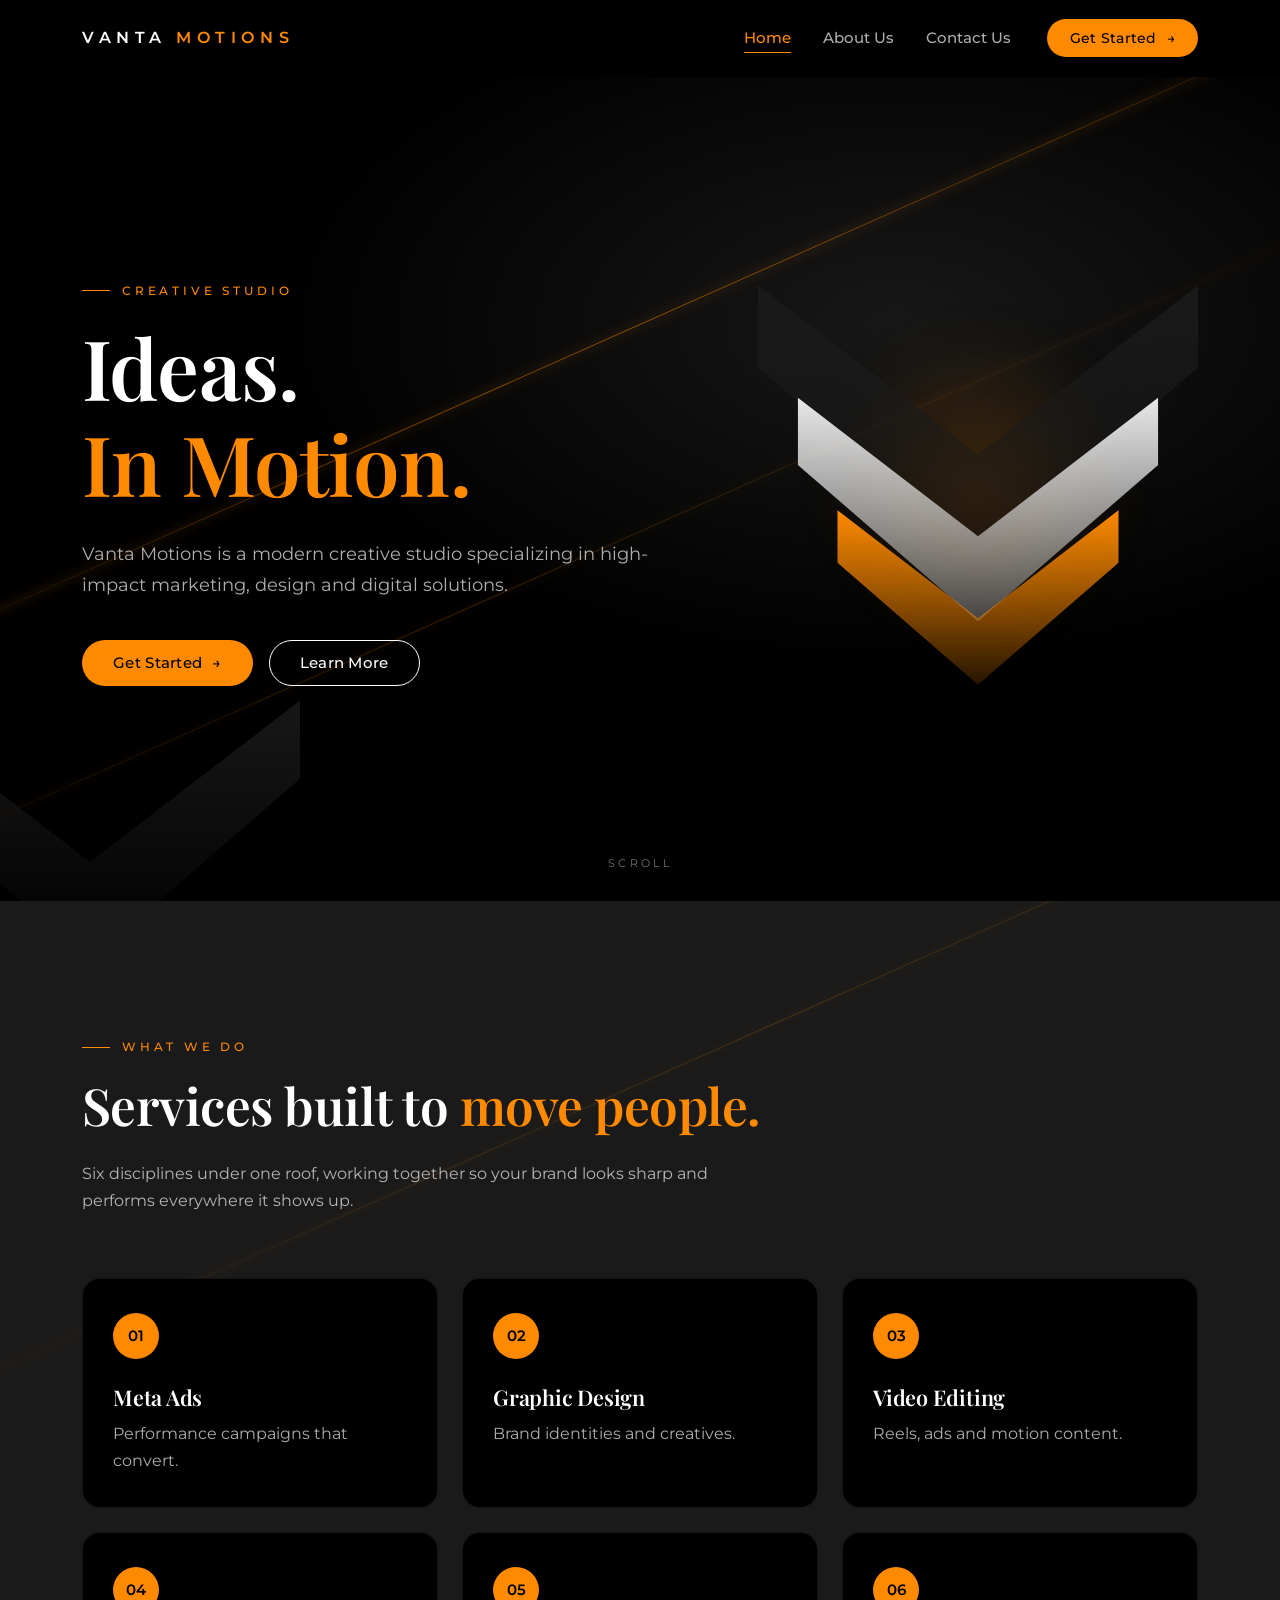
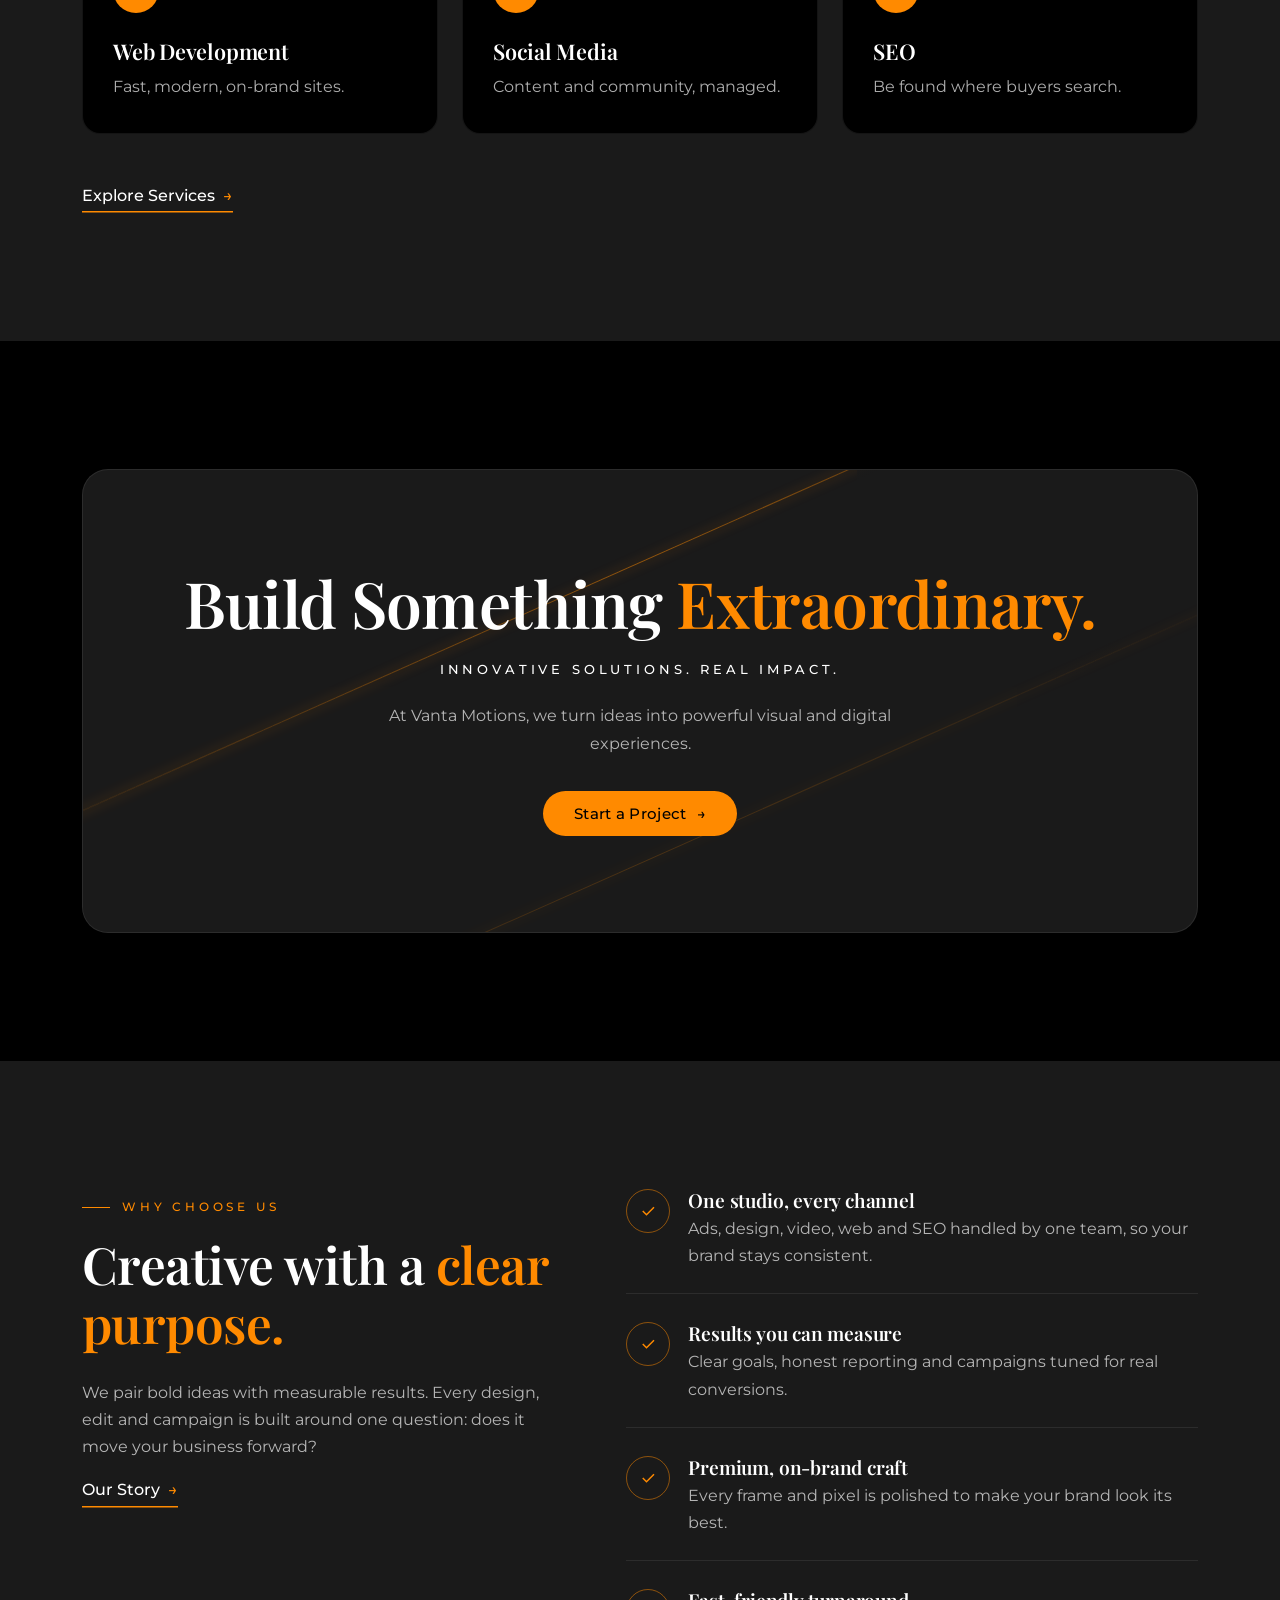
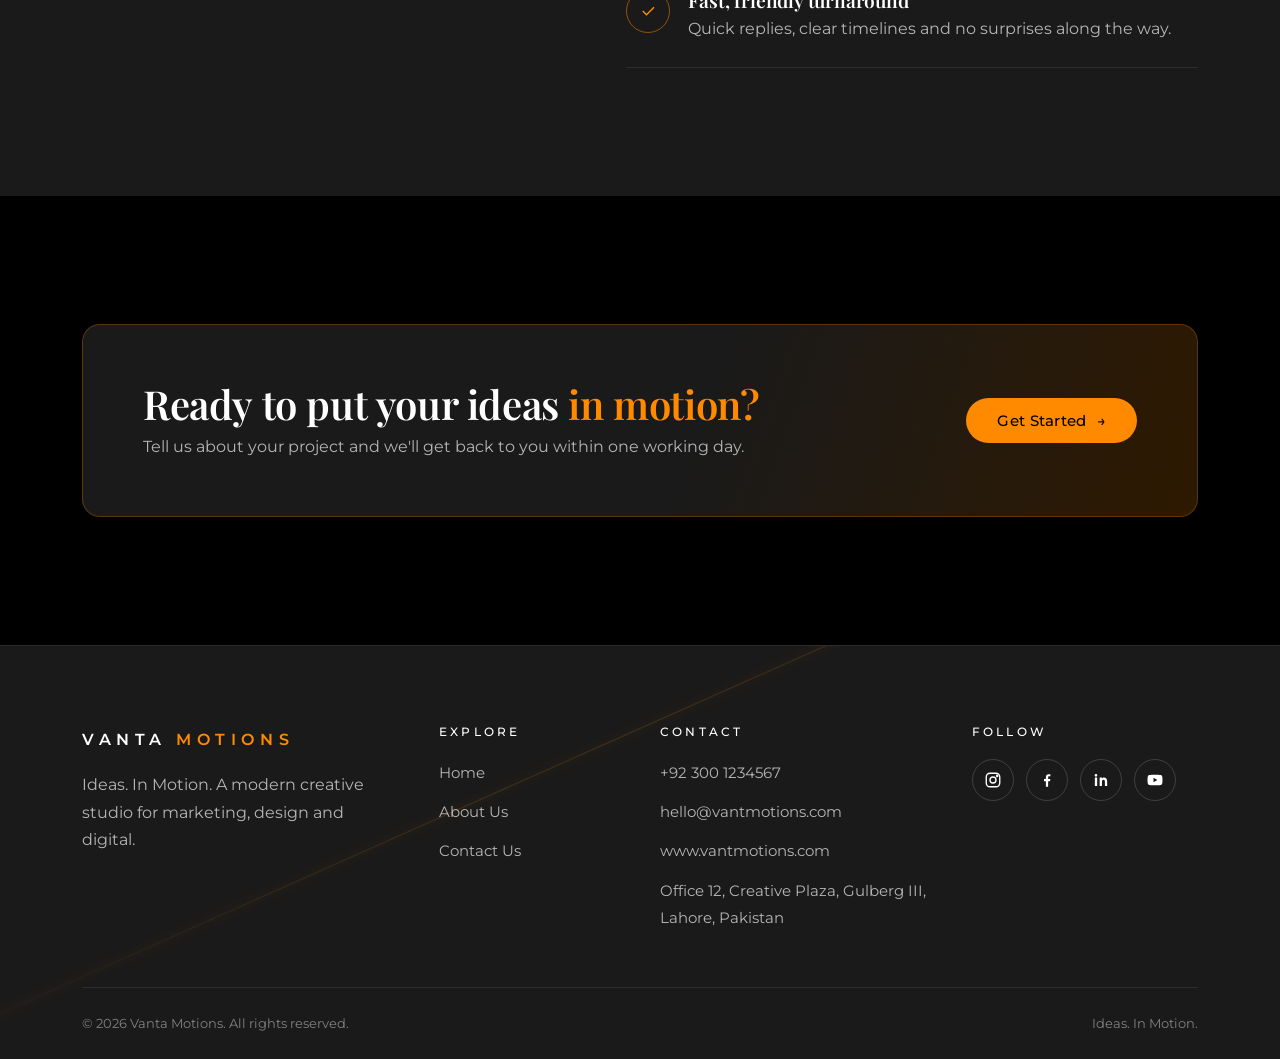
==== index.html @ 3d9dcd0d "Add Vanta Motions 3-page portfolio site Home, About Us and Contact Us pages with shared stylesheet a" ====
<!DOCTYPE html>
<html lang="en">
<head>
  <meta charset="UTF-8">
  <meta name="viewport" content="width=device-width, initial-scale=1.0">
  <title>Vanta Motions | Ideas. In Motion.</title>
  <meta name="description" content="Vanta Motions is a modern creative studio specializing in high-impact marketing, design and digital solutions.">

  <!-- Brand fonts: Playfair Display (headings), Montserrat (body 400 / nav & buttons 500) -->
  <link rel="preconnect" href="https://fonts.googleapis.com">
  <link rel="preconnect" href="https://fonts.gstatic.com" crossorigin>
  <link href="https://fonts.googleapis.com/css2?family=Montserrat:wght@400;500;600&family=Playfair+Display:wght@500;600;700&display=swap" rel="stylesheet">

  <link rel="stylesheet" href="css/style.css">
  <!-- Flags that JS is running so scroll-reveal content is only hidden when it can be revealed -->
  <script>document.documentElement.classList.add("js");</script>
</head>
<body>
  <a class="skip-link" href="#main">Skip to content</a>

  <!-- ================= HEADER (shared) ================= -->
  <header class="site-header">
    <div class="container header-inner">
      <!-- Logo: uses images/logo.png if it exists, otherwise the text logo shows -->
      <a href="index.html" class="logo" aria-label="Vanta Motions home">
        <img class="logo-img" src="images/logo.png" alt="Vanta Motions" onload="this.parentNode.classList.add('has-img')" onerror="this.remove()">
        <span class="logo-text">Vanta <span>Motions</span></span>
      </a>

      <button class="nav-toggle" type="button" aria-expanded="false" aria-controls="main-nav" aria-label="Open menu">
        <span></span><span></span><span></span>
      </button>

      <nav id="main-nav" class="main-nav" aria-label="Main">
        <ul class="nav-list">
          <li><a href="index.html" aria-current="page">Home</a></li>
          <li><a href="about.html">About Us</a></li>
          <li><a href="contact.html">Contact Us</a></li>
        </ul>
        <a class="btn btn--primary btn--sm" href="contact.html">Get Started <span class="arrow" aria-hidden="true">&rarr;</span></a>
      </nav>
    </div>
  </header>

  <main id="main">

    <!-- ================= 1. HERO ================= -->
    <section class="hero">
      <!-- Background decoration -->
      <div class="deco" aria-hidden="true">
        <span class="glow-line" style="top:30%; left:-20%;"></span>
        <span class="glow-line glow-line--faint" style="top:62%; left:-30%;"></span>
        <span class="chevron" style="bottom:-60px; left:-120px;"></span>
      </div>

      <div class="container hero-grid">
        <div>
          <span class="label reveal">Creative Studio</span>
          <h1 class="reveal" data-delay="1">Ideas. <span class="accent">In Motion.</span></h1>
          <p class="lead reveal" data-delay="2">Vanta Motions is a modern creative studio specializing in high-impact marketing, design and digital solutions.</p>
          <div class="btn-row reveal" data-delay="3">
            <a class="btn btn--primary" href="contact.html">Get Started <span class="arrow" aria-hidden="true">&rarr;</span></a>
            <a class="btn btn--outline" href="about.html">Learn More</a>
          </div>
        </div>

        <!-- Stacked chevrons echoing the "M" mark -->
        <div class="hero-visual reveal" data-delay="2" aria-hidden="true">
          <span class="v v1"></span>
          <span class="v v2"></span>
          <span class="v v3"></span>
        </div>
      </div>

      <span class="scroll-cue" aria-hidden="true">Scroll</span>
    </section>

    <!-- ================= 2. WHAT WE DO ================= -->
    <section class="section section--charcoal" id="services">
      <div class="deco" aria-hidden="true">
        <span class="glow-line glow-line--faint" style="top:12%; left:-10%;"></span>
      </div>

      <div class="container">
        <div class="section-head reveal">
          <span class="label">What we do</span>
          <h2>Services built to <span class="accent">move people.</span></h2>
          <p>Six disciplines under one roof, working together so your brand looks sharp and performs everywhere it shows up.</p>
        </div>

        <div class="card-grid">
          <article class="card reveal">
            <span class="card-num">01</span>
            <h3>Meta Ads</h3>
            <p>Performance campaigns that convert.</p>
          </article>
          <article class="card reveal" data-delay="1">
            <span class="card-num">02</span>
            <h3>Graphic Design</h3>
            <p>Brand identities and creatives.</p>
          </article>
          <article class="card reveal" data-delay="2">
            <span class="card-num">03</span>
            <h3>Video Editing</h3>
            <p>Reels, ads and motion content.</p>
          </article>
          <article class="card reveal">
            <span class="card-num">04</span>
            <h3>Web Development</h3>
            <p>Fast, modern, on-brand sites.</p>
          </article>
          <article class="card reveal" data-delay="1">
            <span class="card-num">05</span>
            <h3>Social Media</h3>
            <p>Content and community, managed.</p>
          </article>
          <article class="card reveal" data-delay="2">
            <span class="card-num">06</span>
            <h3>SEO</h3>
            <p>Be found where buyers search.</p>
          </article>
        </div>

        <div class="reveal" style="margin-top:48px;">
          <a class="text-link" href="contact.html">Explore Services <span class="arrow" aria-hidden="true">&rarr;</span></a>
        </div>
      </div>
    </section>

    <!-- ================= 3. BANNER ================= -->
    <section class="section">
      <div class="container">
        <div class="banner reveal">
          <div class="deco" aria-hidden="true">
            <span class="glow-line" style="top:20%; left:-20%;"></span>
            <span class="glow-line glow-line--faint" style="top:85%; left:-20%;"></span>
            <span class="chevron" style="top:-40px; right:-80px;"></span>
            <span class="chevron" style="bottom:-120px; left:-100px; transform:rotate(180deg);"></span>
          </div>
          <h2>Build Something <span class="accent">Extraordinary.</span></h2>
          <p class="sub">Innovative Solutions. Real Impact.</p>
          <p>At Vanta Motions, we turn ideas into powerful visual and digital experiences.</p>
          <a class="btn btn--primary" href="contact.html">Start a Project <span class="arrow" aria-hidden="true">&rarr;</span></a>
        </div>
      </div>
    </section>

    <!-- ================= 4. WHY CHOOSE US ================= -->
    <section class="section section--charcoal">
      <div class="container split">
        <div class="reveal">
          <span class="label">Why choose us</span>
          <h2>Creative with a <span class="accent">clear purpose.</span></h2>
          <!-- PLACEHOLDER: short "why choose us" intro paragraph -->
          <p>We pair bold ideas with measurable results. Every design, edit and campaign is built around one question: does it move your business forward?</p>
          <a class="text-link" href="about.html">Our Story <span class="arrow" aria-hidden="true">&rarr;</span></a>
        </div>

        <!-- PLACEHOLDER: "why choose us" reasons (titles and text) -->
        <ul class="feature-list">
          <li class="reveal">
            <span class="tick" aria-hidden="true">
              <svg width="18" height="18" viewBox="0 0 24 24" fill="none" stroke="currentColor" stroke-width="2"><path d="M5 12l5 5L20 7"/></svg>
            </span>
            <div>
              <h3>One studio, every channel</h3>
              <p>Ads, design, video, web and SEO handled by one team, so your brand stays consistent.</p>
            </div>
          </li>
          <li class="reveal" data-delay="1">
            <span class="tick" aria-hidden="true">
              <svg width="18" height="18" viewBox="0 0 24 24" fill="none" stroke="currentColor" stroke-width="2"><path d="M5 12l5 5L20 7"/></svg>
            </span>
            <div>
              <h3>Results you can measure</h3>
              <p>Clear goals, honest reporting and campaigns tuned for real conversions.</p>
            </div>
          </li>
          <li class="reveal" data-delay="2">
            <span class="tick" aria-hidden="true">
              <svg width="18" height="18" viewBox="0 0 24 24" fill="none" stroke="currentColor" stroke-width="2"><path d="M5 12l5 5L20 7"/></svg>
            </span>
            <div>
              <h3>Premium, on-brand craft</h3>
              <p>Every frame and pixel is polished to make your brand look its best.</p>
            </div>
          </li>
          <li class="reveal" data-delay="3">
            <span class="tick" aria-hidden="true">
              <svg width="18" height="18" viewBox="0 0 24 24" fill="none" stroke="currentColor" stroke-width="2"><path d="M5 12l5 5L20 7"/></svg>
            </span>
            <div>
              <h3>Fast, friendly turnaround</h3>
              <p>Quick replies, clear timelines and no surprises along the way.</p>
            </div>
          </li>
        </ul>
      </div>
    </section>

    <!-- ================= 5. CTA STRIP ================= -->
    <section class="section">
      <div class="container">
        <div class="cta-strip reveal">
          <div>
            <h2>Ready to put your ideas <span class="accent">in motion?</span></h2>
            <p>Tell us about your project and we'll get back to you within one working day.</p>
          </div>
          <a class="btn btn--primary" href="contact.html">Get Started <span class="arrow" aria-hidden="true">&rarr;</span></a>
        </div>
      </div>
    </section>

  </main>

  <!-- ================= FOOTER (shared) ================= -->
  <footer class="site-footer">
    <div class="deco" aria-hidden="true">
      <span class="glow-line glow-line--faint" style="top:20%; left:-20%;"></span>
    </div>
    <div class="container">
      <div class="footer-grid">
        <div class="footer-brand">
          <a href="index.html" class="logo" aria-label="Vanta Motions home">
            <img class="logo-img" src="images/logo.png" alt="Vanta Motions" onload="this.parentNode.classList.add('has-img')" onerror="this.remove()">
            <span class="logo-text">Vanta <span>Motions</span></span>
          </a>
          <p>Ideas. In Motion. A modern creative studio for marketing, design and digital.</p>
        </div>

        <div>
          <h2 class="footer-title">Explore</h2>
          <ul class="footer-links">
            <li><a href="index.html">Home</a></li>
            <li><a href="about.html">About Us</a></li>
            <li><a href="contact.html">Contact Us</a></li>
          </ul>
        </div>

        <div>
          <h2 class="footer-title">Contact</h2>
          <ul class="footer-links">
            <li><a href="tel:+923001234567">+92 300 1234567</a></li>
            <li><a href="mailto:hello@vantmotions.com">hello@vantmotions.com</a></li>
            <li><a href="https://www.vantmotions.com" target="_blank" rel="noopener">www.vantmotions.com</a></li>
            <!-- PLACEHOLDER: office address -->
            <li><span>Office 12, Creative Plaza, Gulberg III, Lahore, Pakistan</span></li>
          </ul>
        </div>

        <div>
          <h2 class="footer-title">Follow</h2>
          <!-- PLACEHOLDER: social media profile URLs (replace each href="#") -->
          <div class="socials">
            <a href="#" aria-label="Instagram"><svg viewBox="0 0 24 24" fill="none" stroke="currentColor" stroke-width="1.8"><rect x="3" y="3" width="18" height="18" rx="5"/><circle cx="12" cy="12" r="4"/><circle cx="17.5" cy="6.5" r="0.8" fill="currentColor"/></svg></a>
            <a href="#" aria-label="Facebook"><svg viewBox="0 0 24 24" fill="currentColor"><path d="M13.5 21v-7.5h2.5l.4-3h-2.9V8.6c0-.9.3-1.5 1.5-1.5h1.5V4.4c-.3 0-1.2-.1-2.2-.1-2.2 0-3.8 1.3-3.8 3.8v2.4H8v3h2.5V21h3z"/></svg></a>
            <a href="#" aria-label="LinkedIn"><svg viewBox="0 0 24 24" fill="currentColor"><path d="M6.9 8.8H3.8V20h3.1V8.8zM5.3 4a1.8 1.8 0 100 3.6 1.8 1.8 0 000-3.6zM20.2 13.6c0-3-1.6-4.9-4.2-4.9-1.3 0-2.3.7-2.8 1.4V8.8h-3V20h3.1v-5.6c0-1.5.6-2.7 2.1-2.7s1.8 1.3 1.8 2.8V20h3.1l-.1-6.4z"/></svg></a>
            <a href="#" aria-label="YouTube"><svg viewBox="0 0 24 24" fill="currentColor"><path d="M21.6 7.2a2.5 2.5 0 00-1.8-1.8C18.2 5 12 5 12 5s-6.2 0-7.8.4A2.5 2.5 0 002.4 7.2C2 8.8 2 12 2 12s0 3.2.4 4.8a2.5 2.5 0 001.8 1.8C5.8 19 12 19 12 19s6.2 0 7.8-.4a2.5 2.5 0 001.8-1.8c.4-1.6.4-4.8.4-4.8s0-3.2-.4-4.8zM10 15V9l5.2 3L10 15z"/></svg></a>
          </div>
        </div>
      </div>

      <div class="footer-bottom">
        <p>&copy; <span data-year>2026</span> Vanta Motions. All rights reserved.</p>
        <p>Ideas. In Motion.</p>
      </div>
    </div>
  </footer>

  <script src="js/main.js"></script>
</body>
</html>
---- css/style.css ----
/* ==========================================================================
   Vanta Motions — shared stylesheet
   Brand palette: Black #000000 · Charcoal #1A1A1A · White #FFFFFF · Orange #FF8A00
   Fonts: Playfair Display (headings) · Montserrat (body, 500 for buttons/nav)
   ========================================================================== */

/* ---------- 1. Design tokens ---------- */
:root {
  --black: #000000;
  --charcoal: #1A1A1A;
  --white: #FFFFFF;
  --orange: #FF8A00;

  /* Tints of the brand colours (transparency only, no new hues) */
  --text-muted: rgba(255, 255, 255, 0.68);
  --text-faint: rgba(255, 255, 255, 0.45);
  --line: rgba(255, 255, 255, 0.08);
  --line-strong: rgba(255, 255, 255, 0.16);
  --orange-soft: rgba(255, 138, 0, 0.14);
  --orange-glow: rgba(255, 138, 0, 0.45);

  --font-head: "Playfair Display", Georgia, "Times New Roman", serif;
  --font-body: "Montserrat", "Segoe UI", Arial, sans-serif;

  --radius: 18px;
  --radius-sm: 12px;
  --container: 1180px;
  --gutter: clamp(16px, 4vw, 32px);
  --header-h: 76px;
  --ease: cubic-bezier(0.22, 0.61, 0.36, 1);
}

/* ---------- 2. Reset & base ---------- */
*,
*::before,
*::after { box-sizing: border-box; }

html { scroll-behavior: smooth; -webkit-text-size-adjust: 100%; }

body {
  margin: 0;
  background: var(--black);
  color: var(--white);
  font-family: var(--font-body);
  font-size: 16px;
  line-height: 1.7;
  -webkit-font-smoothing: antialiased;
  overflow-x: hidden;
}

img, svg { display: block; max-width: 100%; }

a { color: inherit; text-decoration: none; }

h1, h2, h3, h4 {
  font-family: var(--font-head);
  font-weight: 600;
  line-height: 1.15;
  margin: 0 0 0.5em;
  letter-spacing: -0.01em;
}

h1 { font-size: clamp(2.6rem, 7vw, 5.2rem); }
h2 { font-size: clamp(2rem, 4.4vw, 3.2rem); }
h3 { font-size: 1.35rem; }

p { margin: 0 0 1em; color: var(--text-muted); }

/* Highlighted word / phrase inside headings */
.accent { color: var(--orange); }

/* Visible focus for keyboard users */
:focus-visible {
  outline: 2px solid var(--orange);
  outline-offset: 3px;
  border-radius: 4px;
}

.skip-link {
  position: absolute;
  left: 16px;
  top: -60px;
  z-index: 200;
  background: var(--orange);
  color: var(--black);
  padding: 10px 18px;
  border-radius: 999px;
  font-weight: 500;
  transition: top 0.2s;
}
.skip-link:focus { top: 12px; }

/* ---------- 3. Layout helpers ---------- */
.container {
  width: 100%;
  max-width: var(--container);
  margin: 0 auto;
  padding: 0 var(--gutter);
}

.section {
  position: relative;
  padding: clamp(72px, 10vw, 128px) 0;
  overflow: hidden;
}

.section--charcoal { background: var(--charcoal); }

.section-head {
  max-width: 680px;
  margin-bottom: clamp(40px, 6vw, 64px);
}
.section-head--center { margin-left: auto; margin-right: auto; text-align: center; }

/* Small uppercase label with wide letter-spacing */
.label {
  display: inline-flex;
  align-items: center;
  gap: 12px;
  margin-bottom: 18px;
  font-size: 0.74rem;
  font-weight: 500;
  letter-spacing: 0.32em;
  text-transform: uppercase;
  color: var(--orange);
}
.label::before {
  content: "";
  width: 28px;
  height: 1px;
  background: var(--orange);
}

.lead { font-size: 1.12rem; max-width: 60ch; }

/* ---------- 4. Buttons & links ---------- */
.btn {
  display: inline-flex;
  align-items: center;
  justify-content: center;
  gap: 10px;
  padding: 14px 30px;
  border-radius: 999px;
  border: 1.5px solid transparent;
  font-family: var(--font-body);
  font-size: 0.95rem;
  font-weight: 500;
  letter-spacing: 0.02em;
  line-height: 1;
  cursor: pointer;
  white-space: nowrap;
  transition: transform 0.3s var(--ease), box-shadow 0.3s var(--ease),
              background-color 0.3s var(--ease), color 0.3s var(--ease), border-color 0.3s var(--ease);
}

.btn .arrow { transition: transform 0.3s var(--ease); }
.btn:hover .arrow { transform: translateX(4px); }

/* Primary: orange pill with arrow */
.btn--primary { background: var(--orange); color: var(--black); }
.btn--primary:hover {
  transform: translateY(-2px);
  box-shadow: 0 10px 30px var(--orange-glow);
}

/* Secondary: white-outlined pill */
.btn--outline { border-color: var(--white); color: var(--white); background: transparent; }
.btn--outline:hover { background: var(--white); color: var(--black); transform: translateY(-2px); }

.btn--sm { padding: 11px 22px; font-size: 0.88rem; }

/* Text link underlined in orange with arrow */
.text-link {
  display: inline-flex;
  align-items: center;
  gap: 8px;
  font-weight: 500;
  color: var(--white);
  padding-bottom: 4px;
  background: linear-gradient(var(--orange), var(--orange)) left bottom / 100% 1.5px no-repeat;
  transition: color 0.3s var(--ease), background-size 0.3s var(--ease);
}
.text-link .arrow { color: var(--orange); transition: transform 0.3s var(--ease); }
.text-link:hover { color: var(--orange); }
.text-link:hover .arrow { transform: translateX(4px); }

.btn-row { display: flex; flex-wrap: wrap; gap: 16px; align-items: center; }

/* ---------- 5. Logo ---------- */
.logo { display: inline-flex; align-items: center; }

/* Image logo is hidden until images/logo.png actually loads (see onload in HTML) */
.logo-img { display: none; height: 46px; width: auto; }
.logo.has-img .logo-img { display: block; }
.logo.has-img .logo-text { display: none; }

/* Text fallback: VANTA (white) MOTIONS (orange) */
.logo-text {
  font-family: var(--font-body);
  font-weight: 600;
  font-size: 1.02rem;
  letter-spacing: 0.34em;
  text-transform: uppercase;
  color: var(--white);
  white-space: nowrap;
}
.logo-text span { color: var(--orange); }

/* ---------- 6. Header & navigation ---------- */
.site-header {
  position: sticky;
  top: 0;
  z-index: 100;
  background: rgba(0, 0, 0, 0.82);
  -webkit-backdrop-filter: blur(14px);
  backdrop-filter: blur(14px);
  border-bottom: 1px solid transparent;
  transition: border-color 0.3s, background-color 0.3s;
}
.site-header.is-scrolled { border-bottom-color: var(--line); background: rgba(0, 0, 0, 0.94); }

.header-inner {
  display: flex;
  align-items: center;
  justify-content: space-between;
  height: var(--header-h);
  gap: 24px;
}

.main-nav { display: flex; align-items: center; gap: 36px; }

.nav-list {
  display: flex;
  gap: 32px;
  list-style: none;
  margin: 0;
  padding: 0;
}

.nav-list a {
  position: relative;
  font-size: 0.92rem;
  font-weight: 500;
  color: var(--text-muted);
  padding: 6px 0;
  transition: color 0.25s;
}
.nav-list a::after {
  content: "";
  position: absolute;
  left: 0;
  bottom: 0;
  width: 100%;
  height: 1.5px;
  background: var(--orange);
  transform: scaleX(0);
  transform-origin: left;
  transition: transform 0.3s var(--ease);
}
.nav-list a:hover { color: var(--white); }
.nav-list a:hover::after { transform: scaleX(1); }

/* Current page is highlighted in orange */
.nav-list a[aria-current="page"] { color: var(--orange); }
.nav-list a[aria-current="page"]::after { transform: scaleX(1); }

/* Hamburger (mobile only) */
.nav-toggle {
  display: none;
  width: 44px;
  height: 44px;
  padding: 0;
  border: 1px solid var(--line-strong);
  border-radius: 50%;
  background: transparent;
  cursor: pointer;
  position: relative;
}
.nav-toggle span {
  position: absolute;
  left: 50%;
  width: 18px;
  height: 1.5px;
  margin-left: -9px;
  background: var(--white);
  transition: transform 0.3s var(--ease), opacity 0.2s;
}
.nav-toggle span:nth-child(1) { top: 15px; }
.nav-toggle span:nth-child(2) { top: 21px; }
.nav-toggle span:nth-child(3) { top: 27px; }
.nav-toggle[aria-expanded="true"] span:nth-child(1) { transform: translateY(6px) rotate(45deg); }
.nav-toggle[aria-expanded="true"] span:nth-child(2) { opacity: 0; }
.nav-toggle[aria-expanded="true"] span:nth-child(3) { transform: translateY(-6px) rotate(-45deg); }

/* ---------- 7. Background decoration: glow lines & chevrons ---------- */
.deco { position: absolute; inset: 0; pointer-events: none; overflow: hidden; z-index: 0; }

/* Thin diagonal orange glow line */
.glow-line {
  position: absolute;
  width: 140%;
  height: 1px;
  background: linear-gradient(90deg, transparent 0%, var(--orange) 50%, transparent 100%);
  box-shadow: 0 0 12px 1px var(--orange-glow);
  opacity: 0.55;
  transform: rotate(-24deg);
  transform-origin: center;
}
.glow-line--faint { opacity: 0.22; }

/* Dark chevron (V) shape echoing the logo mark */
.chevron {
  position: absolute;
  width: 420px;
  aspect-ratio: 1 / 0.62;
  background: linear-gradient(180deg, var(--charcoal) 0%, rgba(26, 26, 26, 0) 100%);
  clip-path: polygon(0 0, 50% 62%, 100% 0, 100% 30%, 50% 100%, 0 30%);
  opacity: 0.9;
}

.section > .container,
.hero > .container,
.page-hero > .container { position: relative; z-index: 1; }

/* ---------- 8. Home hero ---------- */
.hero {
  position: relative;
  min-height: calc(100vh - var(--header-h));
  min-height: calc(100svh - var(--header-h));
  display: flex;
  align-items: center;
  padding: 80px 0 100px;
  overflow: hidden;
  background: radial-gradient(ellipse 70% 60% at 70% 30%, rgba(26, 26, 26, 0.9) 0%, var(--black) 70%);
}

.hero-grid {
  display: grid;
  grid-template-columns: 1.15fr 0.85fr;
  align-items: center;
  gap: 48px;
}

.hero h1 { margin-bottom: 0.35em; }
.hero h1 .accent { display: block; }
.hero .lead { margin-bottom: 40px; }

/* Stacked chevron "M" visual on the right of the hero */
.hero-visual {
  position: relative;
  aspect-ratio: 1;
  max-width: 440px;
  width: 100%;
  margin-left: auto;
}
.hero-visual .v {
  position: absolute;
  left: 0;
  width: 100%;
  aspect-ratio: 1 / 0.62;
  clip-path: polygon(0 0, 50% 62%, 100% 0, 100% 30%, 50% 100%, 0 30%);
}
.hero-visual .v1 { top: 6%;  background: linear-gradient(180deg, var(--charcoal), rgba(26, 26, 26, 0.2)); }
.hero-visual .v2 { top: 26%; background: linear-gradient(180deg, rgba(255, 255, 255, 0.9), rgba(255, 255, 255, 0.25)); transform: scale(0.82); }
.hero-visual .v3 { top: 46%; background: linear-gradient(180deg, var(--orange), rgba(255, 138, 0, 0.15)); transform: scale(0.64); }
.hero-visual::after {
  content: "";
  position: absolute;
  inset: 20% 10%;
  background: radial-gradient(circle, rgba(255, 138, 0, 0.22), transparent 65%);
  filter: blur(30px);
  z-index: -1;
}

.scroll-cue {
  position: absolute;
  left: 50%;
  bottom: 28px;
  transform: translateX(-50%);
  font-size: 0.7rem;
  letter-spacing: 0.3em;
  text-transform: uppercase;
  color: var(--text-faint);
  z-index: 1;
}

/* ---------- 9. Inner page hero (About / Contact) ---------- */
.page-hero {
  position: relative;
  padding: clamp(90px, 13vw, 160px) 0 clamp(64px, 9vw, 110px);
  overflow: hidden;
  border-bottom: 1px solid var(--line);
  background: radial-gradient(ellipse 60% 70% at 80% 0%, rgba(26, 26, 26, 0.95) 0%, var(--black) 70%);
}
.page-hero h1 { font-size: clamp(2.4rem, 6vw, 4.4rem); }
.page-hero .lead { margin-bottom: 0; }

/* ---------- 10. Cards (charcoal, rounded, numbered orange circle) ---------- */
.card-grid {
  display: grid;
  grid-template-columns: repeat(3, 1fr);
  gap: 24px;
}
.card-grid--2 { grid-template-columns: repeat(2, 1fr); }

.card {
  position: relative;
  background: var(--charcoal);
  border: 1px solid var(--line);
  border-radius: var(--radius);
  padding: 34px 30px 32px;
  overflow: hidden;
  transition: transform 0.4s var(--ease), border-color 0.4s var(--ease), box-shadow 0.4s var(--ease);
}
.section--charcoal .card { background: var(--black); }

/* Diagonal glow sweeps in on hover */
.card::after {
  content: "";
  position: absolute;
  top: -40%;
  right: -60%;
  width: 120%;
  height: 1px;
  background: linear-gradient(90deg, transparent, var(--orange), transparent);
  transform: rotate(-30deg);
  opacity: 0;
  transition: opacity 0.4s var(--ease), right 0.6s var(--ease);
}
.card:hover {
  transform: translateY(-6px);
  border-color: rgba(255, 138, 0, 0.4);
  box-shadow: 0 22px 50px rgba(0, 0, 0, 0.6);
}
.card:hover::after { opacity: 0.8; right: -20%; }

.card-num {
  display: inline-flex;
  align-items: center;
  justify-content: center;
  width: 46px;
  height: 46px;
  margin-bottom: 26px;
  border-radius: 50%;
  background: var(--orange);
  color: var(--black);
  font-weight: 600;
  font-size: 0.95rem;
  transition: box-shadow 0.4s var(--ease);
}
.card:hover .card-num { box-shadow: 0 0 0 6px var(--orange-soft); }

.card h3 { margin-bottom: 10px; }
.card p { margin-bottom: 0; }
.card .text-link { margin-top: 22px; }

/* ---------- 11. Banner ("Build Something Extraordinary.") ---------- */
.banner {
  position: relative;
  border-radius: calc(var(--radius) + 8px);
  background: var(--charcoal);
  border: 1px solid var(--line);
  padding: clamp(48px, 8vw, 96px) clamp(24px, 6vw, 80px);
  overflow: hidden;
  text-align: center;
}
.banner h2 { font-size: clamp(2.2rem, 5.4vw, 4rem); margin-bottom: 0.3em; }
.banner .sub {
  font-size: 0.8rem;
  font-weight: 500;
  letter-spacing: 0.3em;
  text-transform: uppercase;
  color: var(--white);
  margin-bottom: 22px;
}
.banner p { max-width: 54ch; margin: 0 auto 34px; }
.banner > *:not(.deco) { position: relative; z-index: 1; }

/* ---------- 12. Why choose us ---------- */
.split {
  display: grid;
  grid-template-columns: 0.9fr 1.1fr;
  gap: clamp(40px, 6vw, 88px);
  align-items: start;
}

.feature-list { list-style: none; margin: 0; padding: 0; display: grid; gap: 4px; }
.feature-list li {
  display: grid;
  grid-template-columns: 44px 1fr;
  gap: 18px;
  padding: 24px 0;
  border-bottom: 1px solid var(--line);
}
.feature-list li:first-child { padding-top: 0; }
.feature-list .tick {
  width: 44px;
  height: 44px;
  border-radius: 50%;
  border: 1px solid rgba(255, 138, 0, 0.5);
  display: grid;
  place-items: center;
  color: var(--orange);
}
.feature-list h3 { font-size: 1.2rem; margin-bottom: 4px; }
.feature-list p { margin: 0; }

/* ---------- 13. CTA strip ---------- */
.cta-strip {
  position: relative;
  display: flex;
  align-items: center;
  justify-content: space-between;
  gap: 32px;
  padding: clamp(36px, 5vw, 56px) clamp(24px, 5vw, 60px);
  border-radius: var(--radius);
  background: linear-gradient(110deg, var(--charcoal) 55%, rgba(255, 138, 0, 0.18) 100%);
  border: 1px solid rgba(255, 138, 0, 0.25);
  overflow: hidden;
}
.cta-strip h2 { font-size: clamp(1.7rem, 3.4vw, 2.5rem); margin: 0 0 6px; }
.cta-strip p { margin: 0; }

/* ---------- 14. About: story, mission/vision, stats, locations ---------- */
.story-grid {
  display: grid;
  grid-template-columns: 1fr 1fr;
  gap: clamp(32px, 6vw, 80px);
}
.story-grid .quote {
  font-family: var(--font-head);
  font-size: clamp(1.5rem, 2.6vw, 2rem);
  line-height: 1.35;
  color: var(--white);
  border-left: 2px solid var(--orange);
  padding-left: 24px;
  margin: 0;
}

.mv-card h3 { font-size: 1.7rem; }

.stats {
  display: grid;
  grid-template-columns: repeat(4, 1fr);
  border: 1px solid var(--line);
  border-radius: var(--radius);
  background: var(--charcoal);
  overflow: hidden;
}
.stat {
  padding: 40px 24px;
  text-align: center;
  border-right: 1px solid var(--line);
}
.stat:last-child { border-right: 0; }
.stat-value {
  display: block;
  font-family: var(--font-head);
  font-size: clamp(2.4rem, 5vw, 3.6rem);
  font-weight: 600;
  line-height: 1;
  color: var(--white);
  margin-bottom: 12px;
}
.stat-value .accent { font-size: 0.7em; }
.stat-label {
  font-size: 0.72rem;
  font-weight: 500;
  letter-spacing: 0.26em;
  text-transform: uppercase;
  color: var(--text-muted);
}

.locations {
  display: grid;
  grid-template-columns: repeat(3, 1fr);
  gap: 16px;
}
.location {
  display: flex;
  align-items: center;
  justify-content: space-between;
  gap: 16px;
  padding: 22px 24px;
  border-radius: var(--radius-sm);
  background: var(--black);
  border: 1px solid var(--line);
  transition: border-color 0.3s, transform 0.3s var(--ease);
}
.location:hover { border-color: rgba(255, 138, 0, 0.45); transform: translateY(-3px); }
.location strong { font-family: var(--font-head); font-size: 1.2rem; font-weight: 600; display: block; }
.location small {
  font-size: 0.7rem;
  letter-spacing: 0.22em;
  text-transform: uppercase;
  color: var(--text-faint);
}
.location .dot {
  flex: none;
  width: 10px;
  height: 10px;
  border-radius: 50%;
  background: var(--orange);
  box-shadow: 0 0 0 5px var(--orange-soft);
}

/* Process steps connected by a line */
.process { position: relative; }
.process .card-num { width: 56px; height: 56px; font-size: 1.05rem; }

/* ---------- 15. Contact ---------- */
.contact-grid {
  display: grid;
  grid-template-columns: 0.85fr 1.15fr;
  gap: clamp(32px, 5vw, 64px);
  align-items: start;
}

.contact-list { list-style: none; margin: 0 0 32px; padding: 0; }
.contact-list li {
  display: grid;
  grid-template-columns: 48px 1fr;
  gap: 16px;
  align-items: center;
  padding: 18px 0;
  border-bottom: 1px solid var(--line);
}
.contact-list .icon {
  width: 48px;
  height: 48px;
  border-radius: 50%;
  background: var(--charcoal);
  border: 1px solid var(--line);
  display: grid;
  place-items: center;
  color: var(--orange);
}
.contact-list small {
  display: block;
  font-size: 0.68rem;
  font-weight: 500;
  letter-spacing: 0.26em;
  text-transform: uppercase;
  color: var(--text-faint);
}
.contact-list a,
.contact-list span { color: var(--white); word-break: break-word; }
.contact-list a:hover { color: var(--orange); }

.form-card {
  background: var(--charcoal);
  border: 1px solid var(--line);
  border-radius: calc(var(--radius) + 4px);
  padding: clamp(28px, 4vw, 48px);
}
.form-card h2 { font-size: clamp(1.7rem, 3vw, 2.3rem); }

.form-grid {
  display: grid;
  grid-template-columns: 1fr 1fr;
  gap: 20px;
}
.field { display: flex; flex-direction: column; gap: 8px; }
.field--full { grid-column: 1 / -1; }

.field label {
  font-size: 0.72rem;
  font-weight: 500;
  letter-spacing: 0.2em;
  text-transform: uppercase;
  color: var(--text-muted);
}
.field label .req { color: var(--orange); }

.field input,
.field select,
.field textarea {
  width: 100%;
  padding: 15px 18px;
  border-radius: var(--radius-sm);
  border: 1px solid var(--line-strong);
  background: var(--black);
  color: var(--white);
  font-family: var(--font-body);
  font-size: 0.98rem;
  transition: border-color 0.25s, box-shadow 0.25s;
}
.field textarea { min-height: 150px; resize: vertical; }
.field select {
  appearance: none;
  -webkit-appearance: none;
  cursor: pointer;
  /* Orange chevron arrow */
  background-image: url("data:image/svg+xml,%3Csvg xmlns='http://www.w3.org/2000/svg' width='12' height='8' viewBox='0 0 12 8'%3E%3Cpath d='M1 1l5 5 5-5' fill='none' stroke='%23FF8A00' stroke-width='1.6'/%3E%3C/svg%3E");
  background-repeat: no-repeat;
  background-position: right 18px center;
  padding-right: 44px;
}
.field select option { background: var(--charcoal); color: var(--white); }
.field input::placeholder,
.field textarea::placeholder { color: var(--text-faint); }

.field input:focus,
.field select:focus,
.field textarea:focus {
  outline: none;
  border-color: var(--orange);
  box-shadow: 0 0 0 4px var(--orange-soft);
}

/* Validation states (errors use orange — the only accent in the palette) */
.field.has-error input,
.field.has-error select,
.field.has-error textarea { border-color: var(--orange); }
.field-error {
  min-height: 1.2em;
  font-size: 0.8rem;
  color: var(--orange);
}

.form-actions { margin-top: 28px; display: flex; flex-wrap: wrap; align-items: center; gap: 16px; }
.form-note { font-size: 0.82rem; color: var(--text-faint); margin: 0; }

.form-success {
  display: none;
  gap: 16px;
  align-items: flex-start;
  margin-top: 24px;
  padding: 20px 22px;
  border-radius: var(--radius-sm);
  border: 1px solid rgba(255, 138, 0, 0.5);
  background: var(--orange-soft);
}
.form-success.is-visible { display: flex; }
.form-success strong { display: block; font-family: var(--font-head); font-size: 1.2rem; margin-bottom: 2px; }
.form-success p { margin: 0; color: var(--white); }
.form-success .tick {
  flex: none;
  width: 36px;
  height: 36px;
  border-radius: 50%;
  background: var(--orange);
  color: var(--black);
  display: grid;
  place-items: center;
}

.hours { border-radius: var(--radius); background: var(--charcoal); border: 1px solid var(--line); padding: 26px 28px; }
.hours h3 { font-size: 1.2rem; }
.hours dl { margin: 0; display: grid; grid-template-columns: 1fr auto; gap: 10px 16px; }
.hours dt { color: var(--text-muted); }
.hours dd { margin: 0; color: var(--white); text-align: right; }

/* ---------- 16. Footer ---------- */
.site-footer {
  position: relative;
  background: var(--charcoal);
  border-top: 1px solid var(--line);
  padding: 80px 0 0;
  overflow: hidden;
}
.footer-grid {
  display: grid;
  grid-template-columns: 1.4fr 0.8fr 1.2fr 1fr;
  gap: 40px;
  padding-bottom: 56px;
  position: relative;
  z-index: 1;
}
.footer-brand p { margin: 18px 0 0; max-width: 32ch; }
.footer-title {
  font-family: var(--font-body);
  font-size: 0.72rem;
  font-weight: 500;
  letter-spacing: 0.28em;
  text-transform: uppercase;
  color: var(--white);
  margin-bottom: 20px;
}
.footer-links { list-style: none; margin: 0; padding: 0; display: grid; gap: 12px; }
.footer-links a,
.footer-links span { color: var(--text-muted); font-size: 0.94rem; transition: color 0.25s; word-break: break-word; }
.footer-links a:hover { color: var(--orange); }

.socials { display: flex; flex-wrap: wrap; gap: 12px; }
.socials a {
  width: 42px;
  height: 42px;
  border-radius: 50%;
  border: 1px solid var(--line-strong);
  display: grid;
  place-items: center;
  color: var(--white);
  transition: background-color 0.3s, border-color 0.3s, color 0.3s, transform 0.3s var(--ease);
}
.socials a:hover { background: var(--orange); border-color: var(--orange); color: var(--black); transform: translateY(-3px); }
.socials svg { width: 18px; height: 18px; }

.footer-bottom {
  position: relative;
  z-index: 1;
  border-top: 1px solid var(--line);
  padding: 24px 0;
  display: flex;
  flex-wrap: wrap;
  justify-content: space-between;
  gap: 12px;
  font-size: 0.84rem;
  color: var(--text-faint);
}
.footer-bottom p { margin: 0; color: inherit; }

/* ---------- 17. Scroll reveal ---------- */
/* Only hide when JS is running (html.js), so content is never lost without JS */
.js .reveal {
  opacity: 0;
  transform: translateY(28px);
  transition: opacity 0.8s var(--ease), transform 0.8s var(--ease);
}
.js .reveal.is-visible { opacity: 1; transform: none; }

/* Stagger children inside grids */
.js .reveal[data-delay="1"] { transition-delay: 0.08s; }
.js .reveal[data-delay="2"] { transition-delay: 0.16s; }
.js .reveal[data-delay="3"] { transition-delay: 0.24s; }

/* ---------- 18. Responsive ---------- */
@media (max-width: 1024px) {
  .card-grid { grid-template-columns: repeat(2, 1fr); }
  .footer-grid { grid-template-columns: 1fr 1fr; }
  .locations { grid-template-columns: repeat(2, 1fr); }
}

@media (max-width: 900px) {
  /* Mobile navigation */
  .nav-toggle { display: block; }
  .main-nav {
    position: absolute;
    top: var(--header-h);
    left: 0;
    right: 0;
    flex-direction: column;
    align-items: stretch;
    gap: 24px;
    padding: 24px var(--gutter) 32px;
    background: var(--black);
    border-bottom: 1px solid var(--line);
    opacity: 0;
    visibility: hidden;
    transform: translateY(-10px);
    transition: opacity 0.3s var(--ease), transform 0.3s var(--ease), visibility 0.3s;
  }
  .main-nav.is-open { opacity: 1; visibility: visible; transform: none; }
  .nav-list { flex-direction: column; gap: 0; }
  .nav-list a {
    display: block;
    padding: 16px 0;
    font-size: 1.05rem;
    border-bottom: 1px solid var(--line);
  }
  .nav-list a::after { display: none; }
  .main-nav .btn { align-self: flex-start; }

  .hero-grid,
  .split,
  .story-grid,
  .contact-grid { grid-template-columns: 1fr; }
  .hero { min-height: auto; padding: 72px 0 96px; }
  .hero-visual { max-width: 300px; margin: 0 auto; order: -1; }

  .stats { grid-template-columns: repeat(2, 1fr); }
  .stat:nth-child(2) { border-right: 0; }
  .stat:nth-child(-n + 2) { border-bottom: 1px solid var(--line); }

  .cta-strip { flex-direction: column; align-items: flex-start; }
}

@media (max-width: 640px) {
  :root { --header-h: 68px; }
  .card-grid,
  .card-grid--2,
  .locations,
  .form-grid { grid-template-columns: 1fr; }
  .footer-grid { grid-template-columns: 1fr; gap: 36px; }
  .logo-text { font-size: 0.86rem; letter-spacing: 0.26em; }
  .hero-visual { max-width: 220px; }
  .scroll-cue { display: none; }
  .btn-row .btn { flex: 1 1 auto; }
  .chevron { width: 260px; }
}

@media (max-width: 400px) {
  .stats { grid-template-columns: 1fr; }
  .stat { border-right: 0; border-bottom: 1px solid var(--line); }
  .stat:last-child { border-bottom: 0; }
}

/* ---------- 19. Reduced motion ---------- */
@media (prefers-reduced-motion: reduce) {
  html { scroll-behavior: auto; }
  *,
  *::before,
  *::after {
    animation-duration: 0.01ms !important;
    animation-iteration-count: 1 !important;
    transition-duration: 0.01ms !important;
    transition-delay: 0s !important;
  }
  .js .reveal { opacity: 1; transform: none; }
  .card:hover,
  .btn:hover,
  .location:hover,
  .socials a:hover { transform: none; }
}
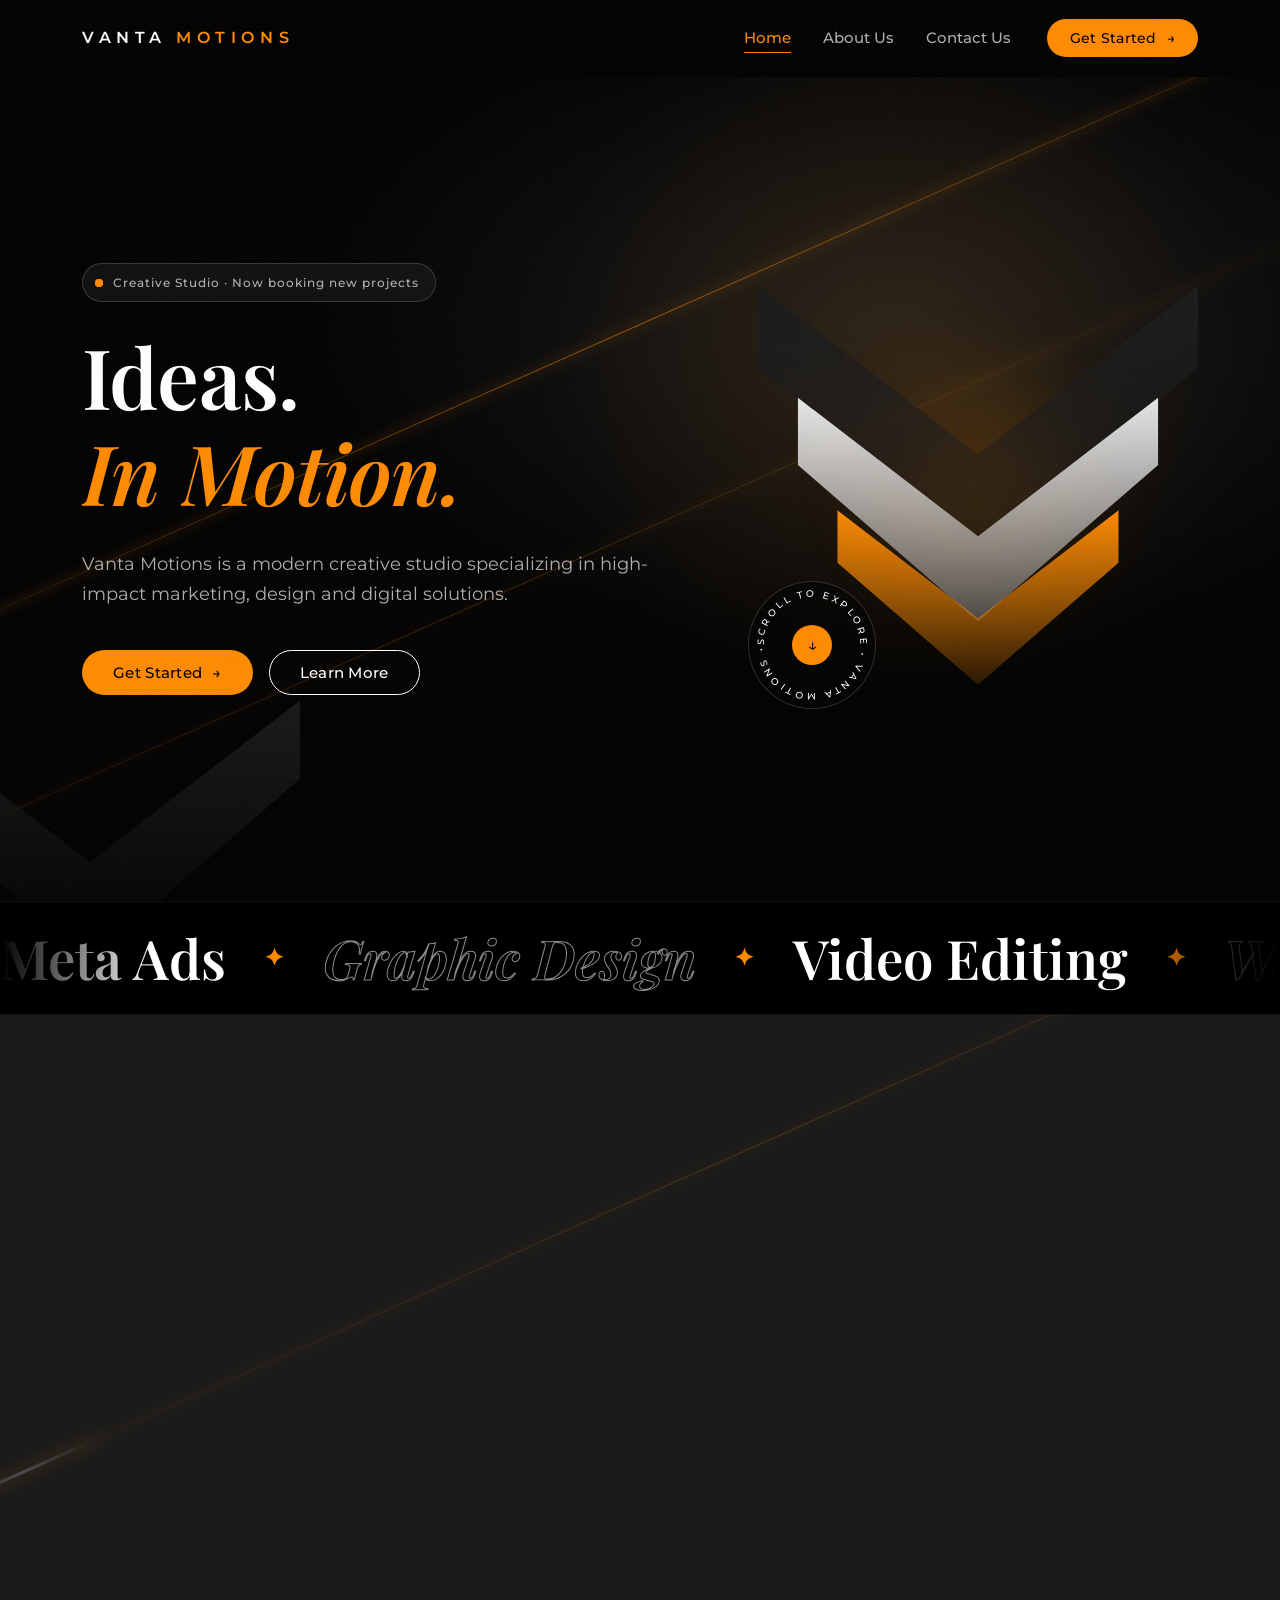
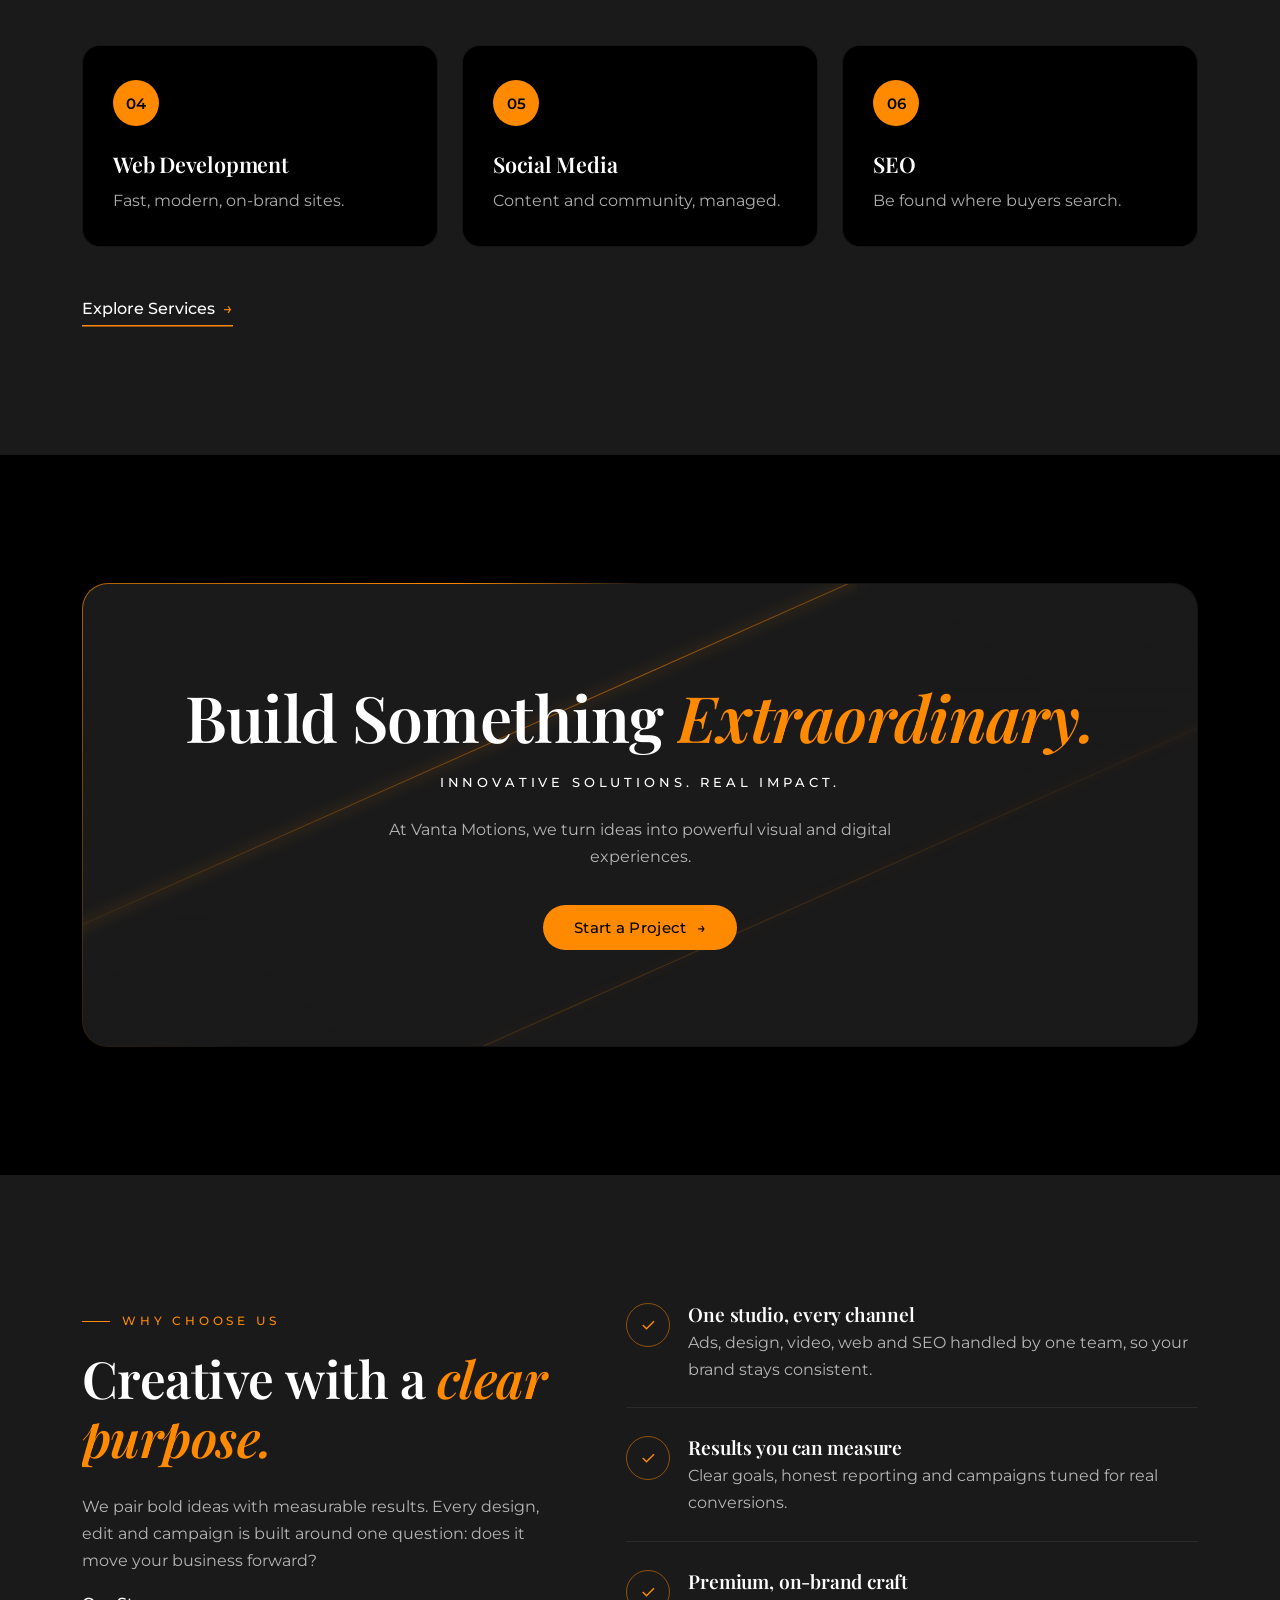
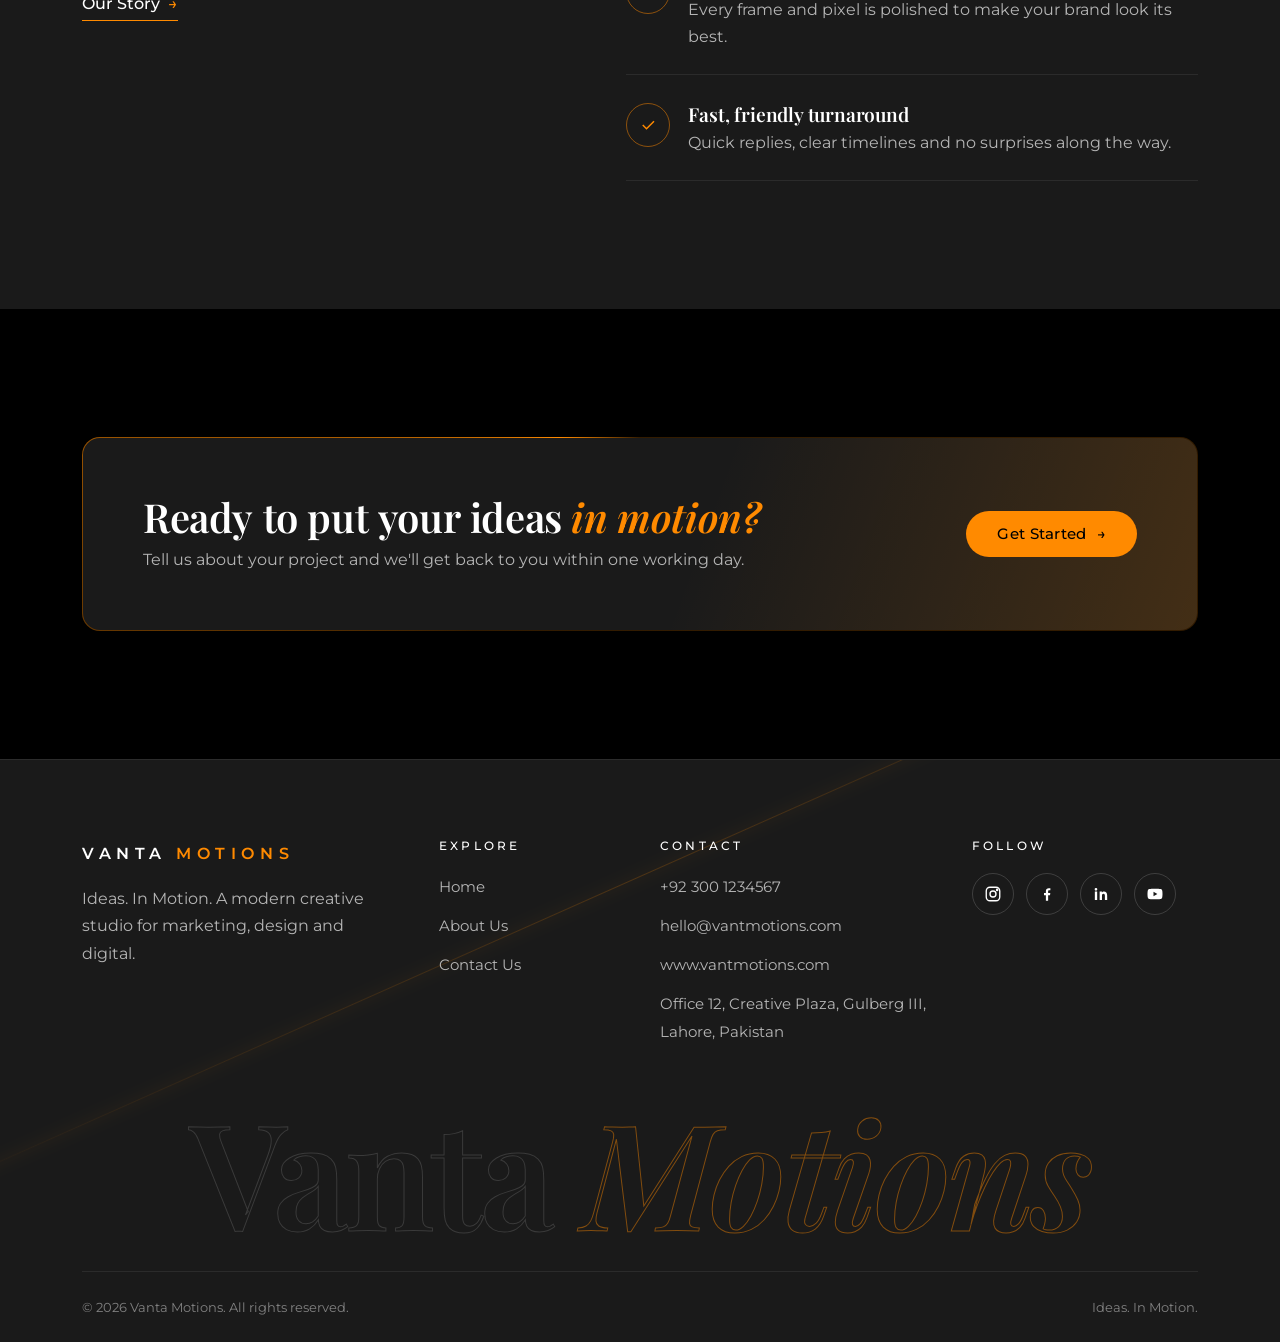
==== commit a973c8de: "Add modern animations and motion effects Intro loader, page transitions, word-by-word heading reveal" ====
--- a/index.html
+++ b/index.html
@@ -9,13 +9,30 @@
   <!-- Brand fonts: Playfair Display (headings), Montserrat (body 400 / nav & buttons 500) -->
   <link rel="preconnect" href="https://fonts.googleapis.com">
   <link rel="preconnect" href="https://fonts.gstatic.com" crossorigin>
-  <link href="https://fonts.googleapis.com/css2?family=Montserrat:wght@400;500;600&family=Playfair+Display:wght@500;600;700&display=swap" rel="stylesheet">
+  <link href="https://fonts.googleapis.com/css2?family=Montserrat:wght@400;500;600&family=Playfair+Display:ital,wght@0,500;0,600;0,700;1,500;1,600&display=swap" rel="stylesheet">
 
   <link rel="stylesheet" href="css/style.css">
   <!-- Flags that JS is running so scroll-reveal content is only hidden when it can be revealed -->
-  <script>document.documentElement.classList.add("js");</script>
+  <script>
+    /* Marks JS as running; plays the intro loader once per browser session (skipped for reduced motion) */
+    (function (d) {
+      d.classList.add("js");
+      try {
+        var reduce = window.matchMedia && matchMedia("(prefers-reduced-motion: reduce)").matches;
+        if (!reduce && !sessionStorage.getItem("vm-intro")) { d.classList.add("intro"); sessionStorage.setItem("vm-intro", "1"); }
+      } catch (e) {}
+    })(document.documentElement);
+  </script>
 </head>
 <body>
+  <!-- Intro loader (first visit per session only; pure CSS animation) -->
+  <div class="loader" aria-hidden="true">
+    <div class="loader-inner">
+      <span class="loader-logo">Vanta <span>Motions</span></span>
+      <span class="loader-bar"></span>
+      <span class="loader-tag">Ideas. In Motion.</span>
+    </div>
+  </div>
   <a class="skip-link" href="#main">Skip to content</a>
 
   <!-- ================= HEADER (shared) ================= -->
@@ -55,7 +72,8 @@
 
       <div class="container hero-grid">
         <div>
-          <span class="label reveal">Creative Studio</span>
+          <!-- PLACEHOLDER: availability message -->
+          <span class="status-pill reveal"><span class="pulse" aria-hidden="true"></span>Creative Studio &middot; Now booking new projects</span>
           <h1 class="reveal" data-delay="1">Ideas. <span class="accent">In Motion.</span></h1>
           <p class="lead reveal" data-delay="2">Vanta Motions is a modern creative studio specializing in high-impact marketing, design and digital solutions.</p>
           <div class="btn-row reveal" data-delay="3">
@@ -64,16 +82,48 @@
           </div>
         </div>
 
-        <!-- Stacked chevrons echoing the "M" mark -->
-        <div class="hero-visual reveal" data-delay="2" aria-hidden="true">
-          <span class="v v1"></span>
-          <span class="v v2"></span>
-          <span class="v v3"></span>
-        </div>
-      </div>
-
-      <span class="scroll-cue" aria-hidden="true">Scroll</span>
-    </section>
+        <div class="hero-art reveal" data-delay="2">
+          <!-- Stacked chevrons echoing the "M" mark (float + follow the mouse) -->
+          <div class="hero-visual" aria-hidden="true">
+            <span class="v v1"></span>
+            <span class="v v2"></span>
+            <span class="v v3"></span>
+          </div>
+
+          <!-- Rotating circular text badge -->
+          <a class="spin-badge" href="#services" aria-label="Scroll to services">
+            <svg class="spin-text" viewBox="0 0 120 120" aria-hidden="true">
+              <defs><path id="badge-circle" d="M60,60 m-46,0 a46,46 0 1,1 92,0 a46,46 0 1,1 -92,0"/></defs>
+              <text><textPath href="#badge-circle" textLength="286" lengthAdjust="spacing">Scroll to explore &#8226; Vanta Motions &#8226; </textPath></text>
+            </svg>
+            <span class="spin-arrow" aria-hidden="true">&darr;</span>
+          </a>
+        </div>
+      </div>
+    </section>
+
+    <!-- ================= SERVICES TICKER (infinite marquee) ================= -->
+    <div class="marquee" aria-label="Our services">
+      <div class="marquee-track">
+        <ul class="marquee-list">
+          <li>Meta Ads</li><li class="star" aria-hidden="true">&#10022;</li>
+          <li class="outline">Graphic Design</li><li class="star" aria-hidden="true">&#10022;</li>
+          <li>Video Editing</li><li class="star" aria-hidden="true">&#10022;</li>
+          <li class="outline">Web Development</li><li class="star" aria-hidden="true">&#10022;</li>
+          <li>Social Media</li><li class="star" aria-hidden="true">&#10022;</li>
+          <li class="outline">SEO</li><li class="star" aria-hidden="true">&#10022;</li>
+        </ul>
+        <!-- Duplicate copy makes the loop seamless; hidden from screen readers -->
+        <ul class="marquee-list" aria-hidden="true">
+          <li>Meta Ads</li><li class="star">&#10022;</li>
+          <li class="outline">Graphic Design</li><li class="star">&#10022;</li>
+          <li>Video Editing</li><li class="star">&#10022;</li>
+          <li class="outline">Web Development</li><li class="star">&#10022;</li>
+          <li>Social Media</li><li class="star">&#10022;</li>
+          <li class="outline">SEO</li><li class="star">&#10022;</li>
+        </ul>
+      </div>
+    </div>
 
     <!-- ================= 2. WHAT WE DO ================= -->
     <section class="section section--charcoal" id="services">
@@ -260,6 +310,9 @@
         </div>
       </div>
 
+      <!-- Large outlined wordmark -->
+      <div class="footer-mark" aria-hidden="true">Vanta <span>Motions</span></div>
+
       <div class="footer-bottom">
         <p>&copy; <span data-year>2026</span> Vanta Motions. All rights reserved.</p>
         <p>Ideas. In Motion.</p>
--- a/css/style.css
+++ b/css/style.css
@@ -349,9 +349,7 @@
 .hero-visual {
   position: relative;
   aspect-ratio: 1;
-  max-width: 440px;
   width: 100%;
-  margin-left: auto;
 }
 .hero-visual .v {
   position: absolute;
@@ -372,17 +370,6 @@
   z-index: -1;
 }
 
-.scroll-cue {
-  position: absolute;
-  left: 50%;
-  bottom: 28px;
-  transform: translateX(-50%);
-  font-size: 0.7rem;
-  letter-spacing: 0.3em;
-  text-transform: uppercase;
-  color: var(--text-faint);
-  z-index: 1;
-}
 
 /* ---------- 9. Inner page hero (About / Contact) ---------- */
 .page-hero {
@@ -866,7 +853,7 @@
   .story-grid,
   .contact-grid { grid-template-columns: 1fr; }
   .hero { min-height: auto; padding: 72px 0 96px; }
-  .hero-visual { max-width: 300px; margin: 0 auto; order: -1; }
+  .hero-art { max-width: 300px; margin: 0 auto; order: -1; }
 
   .stats { grid-template-columns: repeat(2, 1fr); }
   .stat:nth-child(2) { border-right: 0; }
@@ -883,8 +870,7 @@
   .form-grid { grid-template-columns: 1fr; }
   .footer-grid { grid-template-columns: 1fr; gap: 36px; }
   .logo-text { font-size: 0.86rem; letter-spacing: 0.26em; }
-  .hero-visual { max-width: 220px; }
-  .scroll-cue { display: none; }
+  .hero-art { max-width: 220px; }
   .btn-row .btn { flex: 1 1 auto; }
   .chevron { width: 260px; }
 }
@@ -912,3 +898,533 @@
   .location:hover,
   .socials a:hover { transform: none; }
 }
+
+/* ==========================================================================
+   20. MOTION LAYER — modern animations
+   Everything below is decorative. Reduced-motion users get a calm, static
+   version (see the reduced-motion block at the end of this section).
+   ========================================================================== */
+:root {
+  --ease-out: cubic-bezier(0.16, 1, 0.3, 1);
+  --ease-io: cubic-bezier(0.77, 0, 0.18, 1);
+}
+
+/* Animatable angle for the rotating gradient borders */
+@property --angle {
+  syntax: "<angle>";
+  initial-value: 0deg;
+  inherits: false;
+}
+
+/* Sticky header must not cover anchor targets */
+[id] { scroll-margin-top: calc(var(--header-h) + 12px); }
+
+/* Editorial italic for highlighted words in headings */
+h1 .accent, h2 .accent, h3 .accent { font-style: italic; }
+
+/* ---------- Page enter / leave ---------- */
+.js body { animation: pageIn 0.7s var(--ease) both; }
+@keyframes pageIn { from { opacity: 0; } to { opacity: 1; } }
+
+.page-transition {
+  position: fixed;
+  inset: 0;
+  z-index: 999;
+  pointer-events: none;
+  background: var(--black);
+  transform: scaleY(0);
+  transform-origin: bottom;
+  transition: transform 0.5s var(--ease-io);
+}
+.page-transition::before {
+  content: "";
+  position: absolute;
+  left: 0;
+  right: 0;
+  top: 0;
+  height: 2px;
+  background: var(--orange);
+  box-shadow: 0 0 18px 2px var(--orange-glow);
+}
+html.is-leaving .page-transition { transform: scaleY(1); }
+
+/* ---------- Intro loader (first visit per session) ---------- */
+.loader { display: none; }
+.intro .loader {
+  position: fixed;
+  inset: 0;
+  z-index: 1000;
+  display: flex;
+  align-items: center;
+  justify-content: center;
+  background: var(--black);
+  clip-path: inset(0 0 0 0);
+  animation: loaderOut 0.9s var(--ease-io) 1.55s forwards;
+}
+.loader-inner { display: flex; flex-direction: column; align-items: center; gap: 18px; }
+.loader-logo {
+  font-family: var(--font-body);
+  font-weight: 600;
+  font-size: clamp(1.1rem, 3.2vw, 1.8rem);
+  text-transform: uppercase;
+  white-space: nowrap;
+  color: var(--white);
+  animation: loaderLogo 1.1s var(--ease-out) both;
+}
+.loader-logo span { color: var(--orange); }
+.loader-bar {
+  width: 180px;
+  height: 1px;
+  background: var(--orange);
+  box-shadow: 0 0 14px 1px var(--orange-glow);
+  transform: scaleX(0);
+  animation: loaderBar 1s var(--ease-io) 0.3s forwards;
+}
+.loader-tag {
+  font-family: var(--font-head);
+  font-style: italic;
+  color: var(--text-muted);
+  opacity: 0;
+  animation: fadeUp 0.8s var(--ease-out) 0.7s forwards;
+}
+@keyframes loaderLogo {
+  from { letter-spacing: 0.9em; opacity: 0; filter: blur(6px); }
+  to   { letter-spacing: 0.34em; opacity: 1; filter: blur(0); }
+}
+@keyframes loaderBar { to { transform: scaleX(1); } }
+@keyframes loaderOut { to { clip-path: inset(0 0 100% 0); visibility: hidden; } }
+@keyframes fadeUp {
+  from { opacity: 0; transform: translateY(12px); }
+  to   { opacity: 1; transform: none; }
+}
+
+/* ---------- Scroll progress bar ---------- */
+.scroll-progress {
+  position: fixed;
+  top: 0;
+  left: 0;
+  right: 0;
+  height: 2px;
+  z-index: 150;
+  background: var(--orange);
+  box-shadow: 0 0 10px var(--orange-glow);
+  transform-origin: left;
+  transform: scaleX(var(--progress, 0));
+  pointer-events: none;
+}
+
+/* ---------- Header hides on scroll down, returns on scroll up ---------- */
+.site-header {
+  transition: transform 0.45s var(--ease-out), border-color 0.3s, background-color 0.3s;
+}
+.site-header.is-hidden { transform: translateY(-100%); }
+
+.logo-text { transition: letter-spacing 0.5s var(--ease-out); }
+.logo:hover .logo-text { letter-spacing: 0.4em; }
+
+/* ---------- Subtle film grain over the whole page ---------- */
+body::after {
+  content: "";
+  position: fixed;
+  inset: 0;
+  z-index: 998;
+  pointer-events: none;
+  opacity: 0.05;
+  background-image: url("data:image/svg+xml,%3Csvg xmlns='http://www.w3.org/2000/svg' width='160' height='160'%3E%3Cfilter id='n'%3E%3CfeTurbulence type='fractalNoise' baseFrequency='0.9' numOctaves='2' stitchTiles='stitch'/%3E%3CfeColorMatrix type='saturate' values='0'/%3E%3C/filter%3E%3Crect width='100%25' height='100%25' filter='url(%23n)'/%3E%3C/svg%3E");
+}
+
+/* ---------- Custom cursor (mouse devices only, added by JS) ---------- */
+.cursor-dot,
+.cursor-ring {
+  position: fixed;
+  top: 0;
+  left: 0;
+  z-index: 1001;
+  pointer-events: none;
+  border-radius: 50%;
+  opacity: 0;
+  transition: opacity 0.3s, scale 0.35s var(--ease-out), background-color 0.3s, border-color 0.3s;
+}
+.cursor-dot { width: 6px; height: 6px; margin: -3px 0 0 -3px; background: var(--orange); }
+.cursor-ring { width: 38px; height: 38px; margin: -19px 0 0 -19px; border: 1px solid rgba(255, 255, 255, 0.5); }
+.has-cursor .cursor-dot,
+.has-cursor .cursor-ring { opacity: 1; }
+.has-cursor .cursor-ring.is-hover { scale: 1.7; background: var(--orange-soft); border-color: var(--orange); }
+.has-cursor .cursor-ring.is-text,
+.has-cursor .cursor-ring.is-out,
+.has-cursor .cursor-dot.is-out { opacity: 0; }
+.has-cursor,
+.has-cursor a,
+.has-cursor button,
+.has-cursor select,
+.has-cursor label { cursor: none; }
+.has-cursor input,
+.has-cursor textarea { cursor: text; }
+
+/* ---------- Glow lines drift and carry a travelling spark ---------- */
+.glow-line { animation: glowDrift 9s ease-in-out infinite alternate; }
+.glow-line::after {
+  content: "";
+  position: absolute;
+  top: -1px;
+  left: 0;
+  width: 160px;
+  height: 3px;
+  border-radius: 3px;
+  background: linear-gradient(90deg, transparent, var(--white), transparent);
+  box-shadow: 0 0 16px 3px var(--orange-glow);
+  animation: spark 7s linear infinite;
+}
+.deco .glow-line:nth-child(2)::after { animation-delay: -3.5s; animation-duration: 9s; }
+@keyframes glowDrift {
+  from { transform: rotate(-24deg) translateX(-6%); }
+  to   { transform: rotate(-24deg) translateX(6%); }
+}
+@keyframes spark {
+  0%   { left: 0%; opacity: 0; }
+  10%  { opacity: 1; }
+  90%  { opacity: 1; }
+  100% { left: 100%; opacity: 0; }
+}
+
+/* Chevrons gently float */
+.chevron { animation: float 10s ease-in-out infinite; }
+@keyframes float {
+  0%, 100% { translate: 0 0; }
+  50%      { translate: 0 -16px; }
+}
+
+/* ---------- Hero ---------- */
+.hero::before {
+  content: "";
+  position: absolute;
+  inset: 0;
+  z-index: 0;
+  pointer-events: none;
+  background: radial-gradient(600px circle at var(--mx, 70%) var(--my, 35%), rgba(255, 138, 0, 0.1), transparent 60%);
+}
+
+.status-pill {
+  display: inline-flex;
+  align-items: center;
+  gap: 10px;
+  margin-bottom: 26px;
+  padding: 8px 16px 8px 12px;
+  border: 1px solid var(--line-strong);
+  border-radius: 999px;
+  background: rgba(26, 26, 26, 0.6);
+  -webkit-backdrop-filter: blur(8px);
+  backdrop-filter: blur(8px);
+  font-size: 0.78rem;
+  font-weight: 500;
+  letter-spacing: 0.08em;
+  color: var(--text-muted);
+}
+.pulse { position: relative; width: 8px; height: 8px; border-radius: 50%; background: var(--orange); }
+.pulse::after {
+  content: "";
+  position: absolute;
+  inset: 0;
+  border-radius: 50%;
+  background: var(--orange);
+  animation: pulse 2s ease-out infinite;
+}
+@keyframes pulse { to { transform: scale(3.2); opacity: 0; } }
+
+.hero-art { position: relative; width: 100%; max-width: 440px; margin-left: auto; }
+.hero-visual { transition: transform 0.6s var(--ease-out); }
+.hero-visual .v { animation: float 6s ease-in-out infinite; }
+.hero-visual .v2 { animation-delay: -2s; }
+.hero-visual .v3 { animation-delay: -4s; }
+.hero-visual::after { animation: breathe 5s ease-in-out infinite alternate; }
+@keyframes breathe {
+  from { opacity: 0.6; transform: scale(0.92); }
+  to   { opacity: 1; transform: scale(1.08); }
+}
+
+/* Rotating circular badge */
+.spin-badge {
+  position: absolute;
+  left: -10px;
+  bottom: -10px;
+  z-index: 2;
+  width: 128px;
+  height: 128px;
+  border-radius: 50%;
+  display: grid;
+  place-items: center;
+  background: rgba(0, 0, 0, 0.55);
+  border: 1px solid var(--line-strong);
+  -webkit-backdrop-filter: blur(6px);
+  backdrop-filter: blur(6px);
+  transition: border-color 0.3s, translate 0.3s var(--ease-out);
+}
+.spin-text { position: absolute; inset: 0; width: 100%; height: 100%; animation: spin 16s linear infinite; }
+.spin-text text {
+  font-family: var(--font-body);
+  font-size: 9px;
+  font-weight: 500;
+  text-transform: uppercase;
+  fill: var(--white);
+}
+.spin-arrow {
+  width: 40px;
+  height: 40px;
+  border-radius: 50%;
+  display: grid;
+  place-items: center;
+  background: var(--orange);
+  color: var(--black);
+  font-size: 1.1rem;
+  transition: transform 0.4s var(--ease-out);
+}
+.spin-badge:hover { border-color: var(--orange); }
+.spin-badge:hover .spin-arrow { transform: translateY(4px); }
+@keyframes spin { to { transform: rotate(360deg); } }
+
+/* ---------- Heading word-by-word reveal (words wrapped by JS) ---------- */
+.word {
+  display: inline-block;
+  overflow: hidden;
+  vertical-align: top;
+  padding: 0 0.06em 0.14em 0;
+  margin: 0 -0.06em -0.14em 0;
+}
+.js .word-inner {
+  display: inline-block;
+  transform: translateY(110%) rotate(4deg);
+  transform-origin: left bottom;
+  transition: transform 1.1s var(--ease-out);
+  transition-delay: calc(var(--i, 0) * 70ms + 80ms);
+}
+.js .is-visible .word-inner { transform: none; }
+.js .reveal.split-host { opacity: 1; transform: none; }
+
+/* Section label line draws in */
+.js .reveal .label::before,
+.js .label.reveal::before {
+  transform: scaleX(0);
+  transform-origin: left;
+  transition: transform 0.9s var(--ease-out) 0.2s;
+}
+.js .is-visible .label::before,
+.js .label.is-visible::before { transform: scaleX(1); }
+
+/* ---------- Services marquee ---------- */
+.marquee {
+  position: relative;
+  overflow: hidden;
+  padding: 26px 0;
+  background: var(--black);
+  border-top: 1px solid var(--line);
+  border-bottom: 1px solid var(--line);
+}
+.marquee::before,
+.marquee::after {
+  content: "";
+  position: absolute;
+  top: 0;
+  bottom: 0;
+  z-index: 1;
+  width: 12%;
+  pointer-events: none;
+}
+.marquee::before { left: 0; background: linear-gradient(90deg, var(--black), transparent); }
+.marquee::after { right: 0; background: linear-gradient(-90deg, var(--black), transparent); }
+.marquee-track { display: flex; width: max-content; animation: marquee 34s linear infinite; }
+.marquee:hover .marquee-track { animation-play-state: paused; }
+.marquee-list {
+  display: flex;
+  align-items: center;
+  gap: clamp(24px, 3vw, 48px);
+  margin: 0;
+  padding: 0 clamp(24px, 3vw, 48px) 0 0;
+  list-style: none;
+}
+.marquee-list li {
+  font-family: var(--font-head);
+  font-size: clamp(1.8rem, 4.5vw, 3.4rem);
+  font-weight: 600;
+  line-height: 1.1;
+  white-space: nowrap;
+  color: var(--white);
+  transition: color 0.3s, -webkit-text-stroke-color 0.3s;
+}
+.marquee-list li.outline {
+  font-style: italic;
+  color: transparent;
+  -webkit-text-stroke: 1px rgba(255, 255, 255, 0.55);
+}
+.marquee-list li.outline:hover { color: var(--orange); -webkit-text-stroke-color: var(--orange); }
+.marquee-list li.star { font-family: var(--font-body); font-size: clamp(1rem, 2vw, 1.5rem); color: var(--orange); }
+@keyframes marquee { to { transform: translateX(-50%); } }
+
+/* ---------- Buttons: shine sweep, fill sweep, magnetic pull ---------- */
+.btn {
+  position: relative;
+  overflow: hidden;
+  isolation: isolate;
+  transition: transform 0.3s var(--ease), box-shadow 0.3s var(--ease), background-color 0.3s var(--ease),
+              color 0.3s var(--ease), border-color 0.3s var(--ease), translate 0.3s var(--ease-out);
+}
+.btn--primary::before {
+  content: "";
+  position: absolute;
+  top: 0;
+  left: -75%;
+  z-index: -1;
+  width: 50%;
+  height: 100%;
+  background: linear-gradient(90deg, transparent, rgba(255, 255, 255, 0.55), transparent);
+  transform: skewX(-20deg);
+  transition: left 0.75s var(--ease-out);
+}
+.btn--primary:hover::before { left: 130%; }
+
+.btn--outline::before {
+  content: "";
+  position: absolute;
+  inset: 0;
+  z-index: -1;
+  background: var(--white);
+  transform: scaleX(0);
+  transform-origin: right;
+  transition: transform 0.5s var(--ease-out);
+}
+.btn--outline:hover { background: transparent; }
+.btn--outline:hover::before { transform: scaleX(1); transform-origin: left; }
+
+.socials a { transition: background-color 0.3s, border-color 0.3s, color 0.3s, transform 0.3s var(--ease), translate 0.3s var(--ease-out); }
+
+/* Loading spinner for the form button */
+.btn .spinner {
+  display: none;
+  width: 16px;
+  height: 16px;
+  border: 2px solid rgba(0, 0, 0, 0.25);
+  border-top-color: var(--black);
+  border-radius: 50%;
+  animation: spin 0.7s linear infinite;
+}
+.btn.is-loading { pointer-events: none; }
+.btn.is-loading .spinner { display: inline-block; }
+.btn.is-loading .arrow { display: none; }
+
+/* ---------- Cards: cursor spotlight, 3D tilt, spinning number ---------- */
+.card::before {
+  content: "";
+  position: absolute;
+  inset: 0;
+  border-radius: inherit;
+  pointer-events: none;
+  background: radial-gradient(280px circle at var(--mx, 50%) var(--my, 0%), rgba(255, 138, 0, 0.14), transparent 70%);
+  opacity: 0;
+  transition: opacity 0.4s;
+}
+.card:hover::before { opacity: 1; }
+.card > * { position: relative; z-index: 1; }
+.js .card.is-tilting {
+  transition: transform 0.15s linear, border-color 0.4s var(--ease), box-shadow 0.4s var(--ease);
+}
+.card-num { transition: box-shadow 0.4s var(--ease), transform 0.8s var(--ease-out); }
+.card:hover .card-num { transform: rotate(360deg); }
+
+.location .dot { transition: box-shadow 0.4s var(--ease); }
+.location:hover .dot { box-shadow: 0 0 0 9px var(--orange-soft), 0 0 18px var(--orange-glow); }
+
+/* ---------- Banner & CTA: rotating gradient border ---------- */
+.banner {
+  border: 1px solid transparent;
+  background:
+    linear-gradient(var(--charcoal), var(--charcoal)) padding-box,
+    conic-gradient(from var(--angle), var(--line) 0deg, var(--line) 240deg, var(--orange) 320deg, var(--line) 360deg) border-box;
+  animation: borderSpin 6s linear infinite;
+}
+.cta-strip {
+  border: 1px solid transparent;
+  background:
+    linear-gradient(110deg, transparent 55%, rgba(255, 138, 0, 0.18) 100%) padding-box,
+    linear-gradient(var(--charcoal), var(--charcoal)) padding-box,
+    conic-gradient(from var(--angle), rgba(255, 138, 0, 0.2) 0deg, rgba(255, 138, 0, 0.2) 240deg, var(--orange) 320deg, rgba(255, 138, 0, 0.2) 360deg) border-box;
+  animation: borderSpin 7s linear infinite;
+}
+@keyframes borderSpin { to { --angle: 360deg; } }
+
+/* ---------- Stats ---------- */
+.stat { transition: background-color 0.4s; }
+.stat:hover { background: rgba(255, 138, 0, 0.05); }
+.stat-value { font-variant-numeric: tabular-nums; }
+
+/* ---------- Contact ---------- */
+.contact-list .icon { transition: background-color 0.3s, color 0.3s, border-color 0.3s, transform 0.4s var(--ease-out); }
+.contact-list li:hover .icon {
+  background: var(--orange);
+  border-color: var(--orange);
+  color: var(--black);
+  transform: rotate(-8deg) scale(1.06);
+}
+.field label { transition: color 0.25s; }
+.field:focus-within label { color: var(--orange); }
+.field.shake { animation: shake 0.45s var(--ease); }
+@keyframes shake {
+  0%, 100% { transform: none; }
+  20% { transform: translateX(-6px); }
+  40% { transform: translateX(6px); }
+  60% { transform: translateX(-4px); }
+  80% { transform: translateX(4px); }
+}
+.form-success.is-visible { animation: popIn 0.6s var(--ease-out); }
+@keyframes popIn {
+  from { opacity: 0; transform: translateY(10px) scale(0.98); }
+  to   { opacity: 1; transform: none; }
+}
+
+/* ---------- Footer wordmark ---------- */
+.footer-mark {
+  position: relative;
+  z-index: 1;
+  padding: 0 0 30px;
+  font-family: var(--font-head);
+  font-weight: 600;
+  font-size: clamp(2.6rem, 11.5vw, 9.5rem);
+  line-height: 0.95;
+  letter-spacing: -0.02em;
+  text-align: center;
+  white-space: nowrap;
+  color: transparent;
+  -webkit-text-stroke: 1px rgba(255, 255, 255, 0.14);
+  user-select: none;
+  transition: -webkit-text-stroke-color 0.6s;
+}
+.footer-mark span { font-style: italic; -webkit-text-stroke-color: rgba(255, 138, 0, 0.45); }
+.footer-mark:hover { -webkit-text-stroke-color: rgba(255, 255, 255, 0.4); }
+
+/* ---------- Responsive tweaks for the motion layer ---------- */
+@media (max-width: 900px) {
+  .spin-badge { width: 100px; height: 100px; left: -16px; bottom: -16px; }
+  .spin-arrow { width: 32px; height: 32px; }
+}
+@media (max-width: 640px) {
+  .spin-badge { display: none; }
+  .marquee { padding: 18px 0; }
+}
+
+/* ---------- Reduced motion: keep it calm and static ---------- */
+@media (prefers-reduced-motion: reduce) {
+  .marquee-track,
+  .spin-text,
+  .glow-line,
+  .glow-line::after,
+  .chevron,
+  .hero-visual .v,
+  .hero-visual::after,
+  .pulse::after,
+  .banner,
+  .cta-strip,
+  .js body { animation: none !important; }
+  .glow-line::after { display: none; }
+  .js .word-inner,
+  .js .reveal .label::before,
+  .js .label.reveal::before { transform: none; }
+  .card:hover .card-num { transform: none; }
+}
